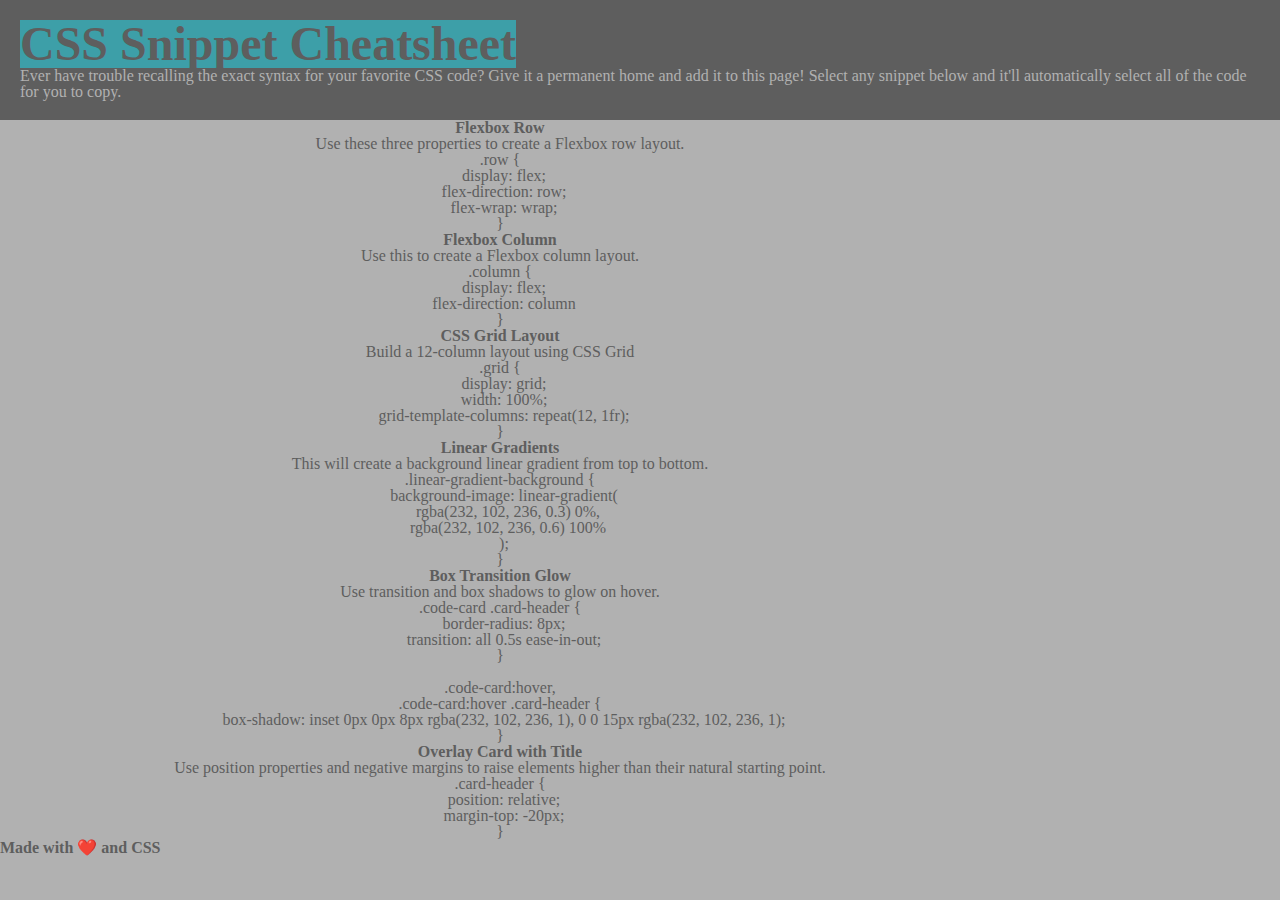
==== indexExample.html @ 4bb471c4 "more examples of pages" ====
<!DOCTYPE html>
<html lang="en">

<head>
  <meta charset="UTF-8">
  <meta name="viewport" content="width=device-width, initial-scale=1.0">
  <title>CSS Snippet Cheatsheet</title>
  <link rel="stylesheet" href="assets/css/reset.css" />
  <link rel="stylesheet" href="./assets/css/style.css" />
</head>

<body>


  <header>
    <h1 class="page-title">
      CSS Snippet Cheatsheet
    </h1>
    <p>
      Ever have trouble recalling the exact syntax for your favorite CSS code? Give it a permanent home and add it to
      this page! Select any snippet below and it'll automatically select all of the code for you to copy.
    </p>
  </header>

  <main>
    <section class="row justify-center">
      <div class="card-column">
        <figure class="card code-card">
          <h2 class="card-header">Flexbox Row</h2>
          <div class="card-body">
            <p>Use these three properties to create a Flexbox row layout.</p>
          </div>
          <!-- with the <pre> element, it counts all spaces literally, so proper code indentation cannot be applied in this case -->
          <pre class="code-block"><code>.row {
  display: flex;
  flex-direction: row;
  flex-wrap: wrap;
}</code></pre>
        </figure>
      </div>
      <div class="card-column">
        <figure class="card code-card">
          <h2 class="card-header">Flexbox Column</h2>
          <div class="card-body">
            <p>Use this to create a Flexbox column layout.</p>
          </div>
          <pre class="code-block"><code>.column {
  display: flex;
  flex-direction: column
}</code></pre>
        </figure>
      </div>

      <div class="card-column">
        <figure class="card code-card">
          <h2 class="card-header">CSS Grid Layout</h2>
          <div class="card-body">
            <p>Build a 12-column layout using CSS Grid</p>
          </div>
          <pre class="code-block"><code>.grid {
  display: grid;
  width: 100%;
  grid-template-columns: repeat(12, 1fr);
}</code></pre>
        </figure>
      </div>
      <div class="card-column">
        <figure class="card code-card">
          <h2 class="card-header">Linear Gradients</h2>
          <div class="card-body">
            <p>This will create a background linear gradient from top to bottom.</p>
          </div>
          <pre class="code-block"><code>.linear-gradient-background {
  background-image: linear-gradient(
    rgba(232, 102, 236, 0.3) 0%,
    rgba(232, 102, 236, 0.6) 100%
  );
}</code></pre>
        </figure>
      </div>
      <div class="card-column">
        <figure class="card code-card">
          <h2 class="card-header">Box Transition Glow</h2>
          <div class="card-body">
            <p>Use transition and box shadows to glow on hover.</p>
          </div>
          <pre class="code-block"><code>.code-card .card-header {
  border-radius: 8px;
  transition: all 0.5s ease-in-out;
}

.code-card:hover,
.code-card:hover .card-header {
  box-shadow: inset 0px 0px 8px rgba(232, 102, 236, 1), 0 0 15px rgba(232, 102, 236, 1);
}</code></pre>
        </figure>
      </div>

      <div class="card-column">
        <figure class="card code-card">
          <h2 class="card-header">Overlay Card with Title</h2>
          <div class="card-body">
            <p>Use position properties and negative margins to raise elements higher than their natural starting point.
            </p>
          </div>
          <pre class="code-block"><code>.card-header {
  position: relative;
  margin-top: -20px;
}</code></pre>
        </figure>
      </div>
    </section>
  </main>

  <footer>
    <h3>Made with <span role="img" aria-label="heart">❤️</span> and CSS</h3>
  </footer>

</body>

</html>
---- assets/css/style.css ----
:root {
    --turquoise: #3d9fa8;
    --mid-gray: #5e5e5e;
    --light-gray: #b1b1b1;
    --gold: #9fa83d;
    --black: #000000;
}
body {
    margin: 0;
    padding: 0;
    font-family: "Palatino, Palatino Linotype, Palatino LT STD, Book Antiqua, Georgia, serif";
    color: var(--mid-gray);
    background-color: var(--light-gray);
    line-height: 1;   
}
/*Header Section*/

h1,
h2 {
    margin: 0
}

p {
    margin: 0;
}

header{
    padding: 20px 20px;
    display: flex;
    flex-direction: row;
    justify-content: space-between;
    flex-wrap: wrap;
    align-items: center;
    color: var(--light-gray);
    background-color: var(--mid-gray);
}

/*Navigation Section*/

h1 {
    font-size: 3rem;
    color: var(--mid-gray);
    background-color: var(--turquoise);
    padding: 0 1px 0 1;
    margin: 0;
    line-height: 1;  
}

nav {
    display: flex;
    flex-direction: row;
    flex-wrap: wrap;
}
nav a {
    font-size: 2rem;
    flex-grow: 2.5rem;
    padding: 0px 15px;
    color: var(--light-gray);
    margin-right: 8px;

}
nav a:hover {
    background-size: 100% 100%;
    color: var(--turquoise);
    background-color: var(--light-gray)
}

/*Hero Image*/

.hero {
    background: var(--light-gray);
    background-image: url(../images/melissa-recent-image-2.jpg);
    height: 400px;
    width: 100%; 
    background-size: cover;
    background-position: center;
}

/*Main Section*/

main {
    width: 75%;
    display: inline-block;
    text-align: center;
    margin-left: 20px;
}

.page-section {
    font-size: 1.2rem;
    margin: 25px 0;
    padding: 40px 0;
    display: flex, block;
    flex-direction: row;
    flex-wrap: wrap;
    align-items: stretch;
    text-align: center;
  }

  .page-section h2 {
      text-align: center;
      padding-bottom: 9px;
      border-bottom: 4px solid var(--mid-gray);
      font-size: 1.5rem;
  }
  


.main-info p {
    padding-top: 20px;
    text-align: center;
    display: block;  
    height: 2px;
}

/*Aside Section*/

aside {
    margin-right: 20px;
    padding: 20px;
    clear: both;
    float: right;
    width: 20%;
    height: 100%;
    font-family: "Palatino, Palatino Linotype, Palatino LT STD, Book Antiqua, Georgia, serif";
    display: block;
}
aside h2 {
    text-align: center;
    font-size: 1.5rem;
    padding: 9px;
    border-bottom: 4px solid var(--mid-gray)
}

#contact-info { 
    font-size: 1.5rem;
    line-height: 1.5rem;
    margin-bottom: 20px;
    margin-top: 20px;
    padding-top: 20px;
    padding-bottom: 20px
}

#contact-info a:link {
    font-size: 1.5rem;
    line-height: 1.5rem;
    justify-content: space-between;
    color: var(--turquoise)
}

#contact-info a:hover {
    color: var(--light-gray);
    background-color: var(--turquoise)
}

.flex-container1 {
  background-image: url(../images/digital-marketing-meeting.png);
  border: 5px solid var(--mid-gray);
  background-color: var(--light-gray);
  color: var(--turquoise);
  min-height: 150px;
  max-height: 150px;
  width: 25%;
  flex-basis: calc(50% - 1em);
  display: flex;
  align-items: flex-end;
  padding: 20px 0 20px 0;
  margin: 0.5em;
  text-decoration: none;
  background-blend-mode: soft-light;
  background-size: 150%;
  transition: all 0.5s;
  font-size: 1.5rem;
}

.flex-container2 {
  background-image: url(../images/Website\ Screenshot.png);
  border: 5px solid var(--mid-gray);
  background-color: var(--light-gray);
  color: var(--turquoise);
  min-height: 150px;
  max-height: 150px;
  width: 25%;
  flex-basis: calc(50% - 1em);
  display: flex;
  align-items: flex-end;
  padding: 20px 0 20px 0;
  margin: 0.5em;
  text-decoration: none;
  background-blend-mode: soft-light;
  background-size: 150%;
  transition: all 0.5s;
  font-size: 1.5rem;
}

.flex-container3 {
  background-image: url(../images/Screenshot\ 2021-06-03\ 060402.png);
  border: 5px solid var(--mid-gray);
  background-color: var(--light-gray);
  color: var(--turquoise);
  min-height: 150px;
  max-height: 150px;
  width: 25%;
  flex-basis: calc(50% - 1em);
  display: flex;
  align-items: flex-end;
  padding: 20px 0 20px 0;
  margin: 0.5em;
  text-decoration: none;
  background-blend-mode: soft-light;
  background-size: 150%;
  transition: all 0.5s;
  font-size: 1.5rem;
}

.flex-container4 {
  background-image: url(../images/Screenshot\ 2021-06-15\ 174531.png);
  border: 5px solid var(--mid-gray);
  background-color: var(--light-gray);
  color: var(--turquoise);
  min-height: 150px;
  max-height: 150px;
  width: 25%;
  flex-basis: calc(50% - 1em);
  display: flex;
  align-items: flex-end;
  padding: 20px 0 20px 0;
  margin: 0.5em;
  text-decoration: none;
  background-blend-mode: soft-light;
  background-size: 150%;
  transition: all 0.5s;
  font-size: 1.5rem;
}

/*Media Queries*/

@media screen and (max-width: 980px) {
        header {
          padding: 0 0 10px 0;
          justify-content: center;
          text-align: center;
        }
      
        header h1 {
          width: 100%;
          padding: 5px;
          margin-bottom: 10px;
          font-size: 10vw;
        }
      
        header nav {
          justify-content: center;
        }
      
        .page-section, h2,
        .page-section, div {
          flex: 0 0 100%;
        }
      
        .page-section, h2 {
          border-right: none;
          border-bottom: 4px solid var(--primary);
          margin-bottom: 20px;
          padding-bottom: 10px;
          text-align: left;
          font-size: 7vw;
        }

        aside {
            flex-direction: column;
            text-align: center;
            justify-content: center;
        
        }
    }

@media screen and (max-width: 979px) {
        
        .flex-container {
            flex-basis: 50%;
            text-align: center;
            justify-content: center;
            
        }
      
        .page-section, p {
          margin: 5px;
          padding-bottom: 20px;
          padding-top: 20px;
          font-size: 5vw;
          text-align: center;
          flex-wrap: wrap;
          flex-shrink: initial;
        }   

        .page-section, h2,
        .page-section, div {
          flex: 0 0 100%;
        }
        
        .page-section h2 {
            margin-top: 20px;
            margin-bottom: 20px;
        }

        aside, .contact-info {
          flex-basis: 100%;
          flex-direction: column;
          align-items: center;
          text-align: left;
          justify-content: center;
          float:none;
          padding-right: 0 
        }
      
        .contact-info {
          min-height: 150px;
        }
      
        .hero {
          justify-content: center;
          text-align: center;
        }


      @media screen and (max-width: 978px) {
        
        .flex-container {
            flex-basis: 50%;
            text-align: center;
            justify-content: center;
        }
      
        .page-section, p {
          margin: 5px;
          padding-bottom: 20px;
          padding-top: 20px;
          font-size : 3vw;
          text-align: center;
          flex-wrap: wrap;
          flex-shrink: initial;
        }
        
        .page-section, h2,
        .page-section, div {
          flex: 0 0 100%;
        }
        
        .page-section h2 {
            margin-top: 10px;
            margin-bottom: 10px;
        }

        aside, .contact-info {
          flex-basis: 100%;
          flex-direction: column;
          align-items: center;
          float: left;
          text-align: center;
          
          padding-right: 0 
        }
      
        .contact-info {
          min-height: 150px;
        }
      
        .hero {
          justify-content: center;
          text-align: center;
        }
      }
    }
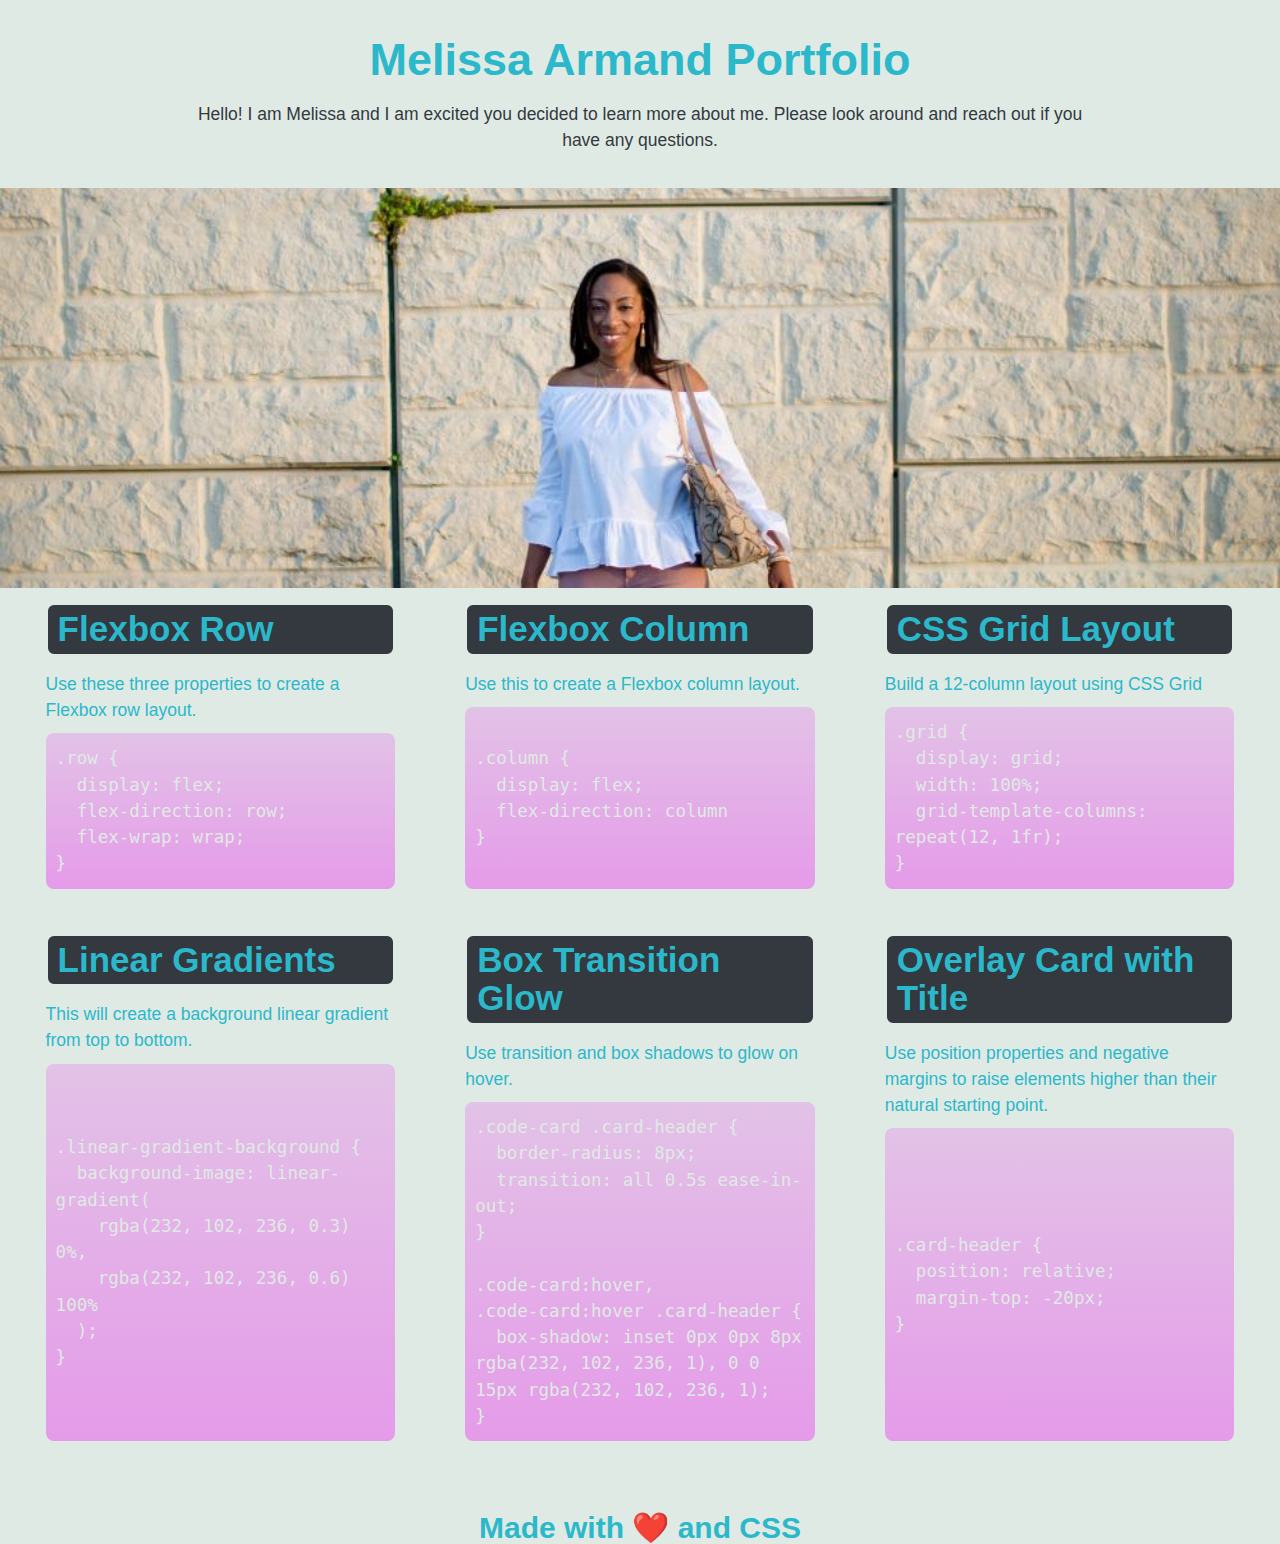
==== commit 1bf1ab3d: "Updated example style sheets" ====
--- a/indexExample.html
+++ b/indexExample.html
@@ -4,9 +4,9 @@
 <head>
   <meta charset="UTF-8">
   <meta name="viewport" content="width=device-width, initial-scale=1.0">
-  <title>CSS Snippet Cheatsheet</title>
+  <title>Melissa Armand Portfolio</title>
   <link rel="stylesheet" href="assets/css/reset.css" />
-  <link rel="stylesheet" href="./assets/css/style.css" />
+  <link rel="stylesheet" href="assets/css/styleExample1.css" />
 </head>
 
 <body>
@@ -14,14 +14,18 @@
 
   <header>
     <h1 class="page-title">
-      CSS Snippet Cheatsheet
+      Melissa Armand Portfolio
     </h1>
     <p>
-      Ever have trouble recalling the exact syntax for your favorite CSS code? Give it a permanent home and add it to
-      this page! Select any snippet below and it'll automatically select all of the code for you to copy.
+        Hello! I am Melissa and I am excited you decided to learn more about me. Please look around and reach out if you have any questions.
+
     </p>
   </header>
-
+  
+<div class= "hero"> 
+        
+    </div>
+    
   <main>
     <section class="row justify-center">
       <div class="card-column">
--- a/assets/css/styleExample1.css
+++ b/assets/css/styleExample1.css
@@ -0,0 +1,219 @@
+/* color scheme sourced from http://khroma.co/generator/ */
+:root {
+    --outer-space: #33393f;
+    --bright-turquoise: #2aefcb;
+    --gin: #e0eae4;
+    --heliotrope: #2ab8ca;
+  }
+  
+  /* set content highlight color and background */
+  ::selection {
+    background-color: var(--bright-turquoise);
+    color: var(--outer-space);
+  }
+  
+  html {
+    /* set 1rem to 10px instead of native 16px to make it easier to calculate font-size values for the rest of the page (e.g. 1.6rem is 16px, 2.0rem is 20px, etc.) */
+    font-size: 62.5%;
+  }
+  
+  body {
+    /* Sans Serif font stack is implemented to help select the best font for each type of computer operating system */
+    font-family: -apple-system, BlinkMacSystemFont, 'Segoe UI', Roboto, Helvetica,
+      Arial, sans-serif, 'Apple Color Emoji', 'Segoe UI Emoji', 'Segoe UI Symbol';
+  
+    /* set body font size to 1.75rem, which is 1.75x more than the font-size of 10px, making it 17.5px  */
+    font-size: 1.75rem;
+    line-height: 1.5;
+    color: var(--outer-space);
+    background-color: var(--gin);
+  }
+  
+  h1,
+  h2,
+  h3,
+  h4,
+  h5,
+  h6 {
+    margin-bottom: 0.625rem;
+    color: var(--heliotrope);
+    font-weight: 700;
+    line-height: 1.1;
+  }
+  
+  h1 {
+    /* 4rem = 40px (4 * 10px) */
+    font-size: 4rem;
+  }
+  
+  h2 {
+    font-size: 3.5rem;
+  }
+  
+  h3 {
+    font-size: 3rem;
+  }
+  
+  h4 {
+    font-size: 2.5rem;
+  }
+  
+  h5 {
+    font-size: 2rem;
+  }
+  
+  h6 {
+    font-size: 1.5rem;
+  }
+  
+  p {
+    margin-bottom: 1rem;
+  }
+  
+  code {
+    /* Monospace font stack is used for our code blocks to make it look more like code */
+    font-family: Consolas, 'Andale Mono WT', 'Andale Mono', 'Lucida Console',
+      'Lucida Sans Typewriter', 'DejaVu Sans Mono', 'Bitstream Vera Sans Mono',
+      'Liberation Mono', 'Nimbus Mono L', Monaco, 'Courier New', Courier,
+      monospace;
+  }
+  
+  header {
+    width: 96%;
+    margin: 0 auto;
+    padding: 2.5rem;
+    text-align: center;
+  }
+  
+  header h1.page-title {
+    padding: 1rem 1.2rem;
+    font-size: 4.5rem;
+  }
+  
+  main {
+    width: 96%;
+    margin: 2rem auto;
+  }
+  
+  footer {
+    margin: 1.5rem;
+    text-align: center;
+  }
+ 
+  .hero {
+    background: var(--light-gray);
+    background-image: url(../images/melissa-recent-image-2.jpg);
+    height: 400px;
+    width: 100%; 
+    background-size: cover;
+    background-position: center;
+}
+  
+  /* create our main grid with flexbox, use negative margins to offset the padding on the .card-column class */
+  .row {
+    display: flex;
+    flex-wrap: wrap;
+    flex-direction: row;
+    margin-left: -1.5rem;
+    margin-right: -1.5rem;
+  }
+  
+  .justify-center {
+    justify-content: center;
+  }
+  
+  /* using a mobile-first approach, set base column width to be 100% and we'll update it using media queries for larger screen sizes */
+  .card-column {
+    flex: 1 0 100%;
+    padding: 1.5rem;
+    /* when the screen resizes, make it so our columns don't jump in size */
+    transition: flex-basis 500ms linear;
+    margin-bottom: 1.5rem;
+  }
+  
+  /* make each code card a flexbox column to align and justify content within it */
+  .code-card {
+    display: flex;
+    flex-direction: column;
+    justify-content: flex-start;
+    min-height: 100%;
+    padding: 2rem;
+    color: var(--heliotrope);
+  
+    /* outline is like border, but on the outside of the box instead of inside */
+    outline: 2px dashed var(--gin);
+    outline-offset: -2px;
+    transition: all 0.5s ease-in-out;
+  }
+  
+  .code-card .card-header {
+    /* use position and negative margins to move title of card over the card's outline and create an overlap effect */
+    position: relative;
+    margin: -4rem 0 1.5rem 0;
+    padding: 0.5rem 1rem;
+    background-color: var(--outer-space);
+    color: var(--heliotrope);
+    border: 2px solid var(--gin);
+    border-radius: 8px;
+    transition: all 0.5s ease-in-out;
+  }
+  
+  /* set an outer and inner drop shadow on the card to create a glowing effect on hover */
+  .code-card:hover,
+  .code-card:hover .card-header {
+    box-shadow: inset 0px 0px 8px var(--heliotrope), 0 0 15px var(--heliotrope);
+  }
+  
+  /* each card's code block grows to the height of the largest code block on the page, making each card even in height */
+  .code-card .code-block {
+    flex-grow: 1;
+  }
+  
+  .code-card pre {
+    /* set styles to make it so code wraps in <pre> instead of overflowing */
+    white-space: pre-wrap;
+    overflow: auto;
+    tab-size: 4;
+    padding: 1.2rem 1rem;
+    color: var(--gin);
+    border-radius: 8px;
+    /* use linear-gradient() function to create a fading background  */
+    background-image: linear-gradient(
+      rgba(232, 102, 236, 0.3) 0%,
+      rgba(232, 102, 236, 0.6) 100%
+    );
+    display: flex;
+    align-items: center;
+  }
+  
+  /* on <pre> click, select all contents so the code is highlighted */
+  .code-card pre:active {
+    user-select: all;
+  }
+  
+  /* using a mobile-first approach, use `min-width` values going from narrow -> wide for a responsive design */
+  @media screen and (min-width: 768px) {
+    /* on tablets, set columns to only be 50% of the width and not grow */
+    .card-column {
+      flex: 0 0 50%;
+      max-width: 50%;
+    }
+  
+    /* select the last child to grow to full width if it has space to grow */
+    .card-column:last-child {
+      flex-grow: 1;
+    }
+  }
+  
+  /* media query for larger screens */
+  @media screen and (min-width: 992px) {
+    header {
+      width: 75%;
+    }
+  
+    .card-column {
+      flex: 0 0 33.333%;
+      max-width: 33.333%;
+    }
+  }
+  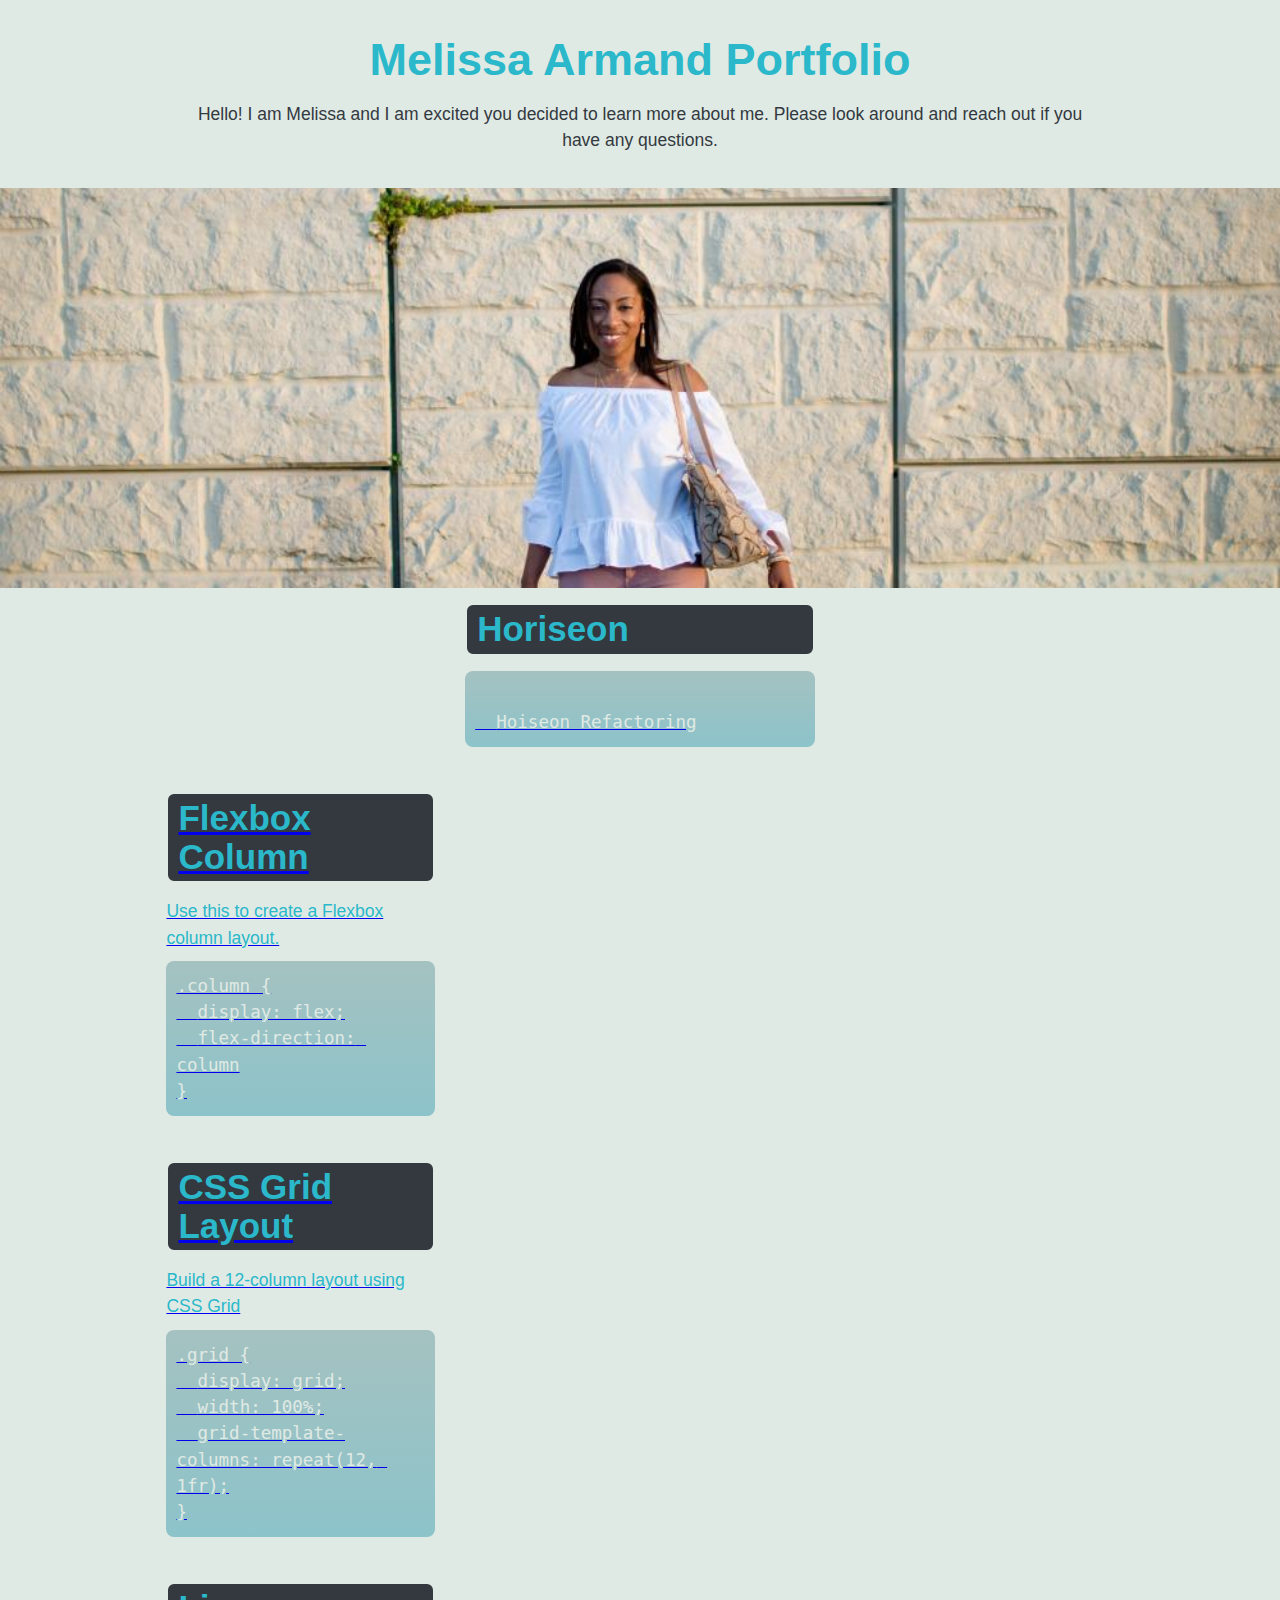
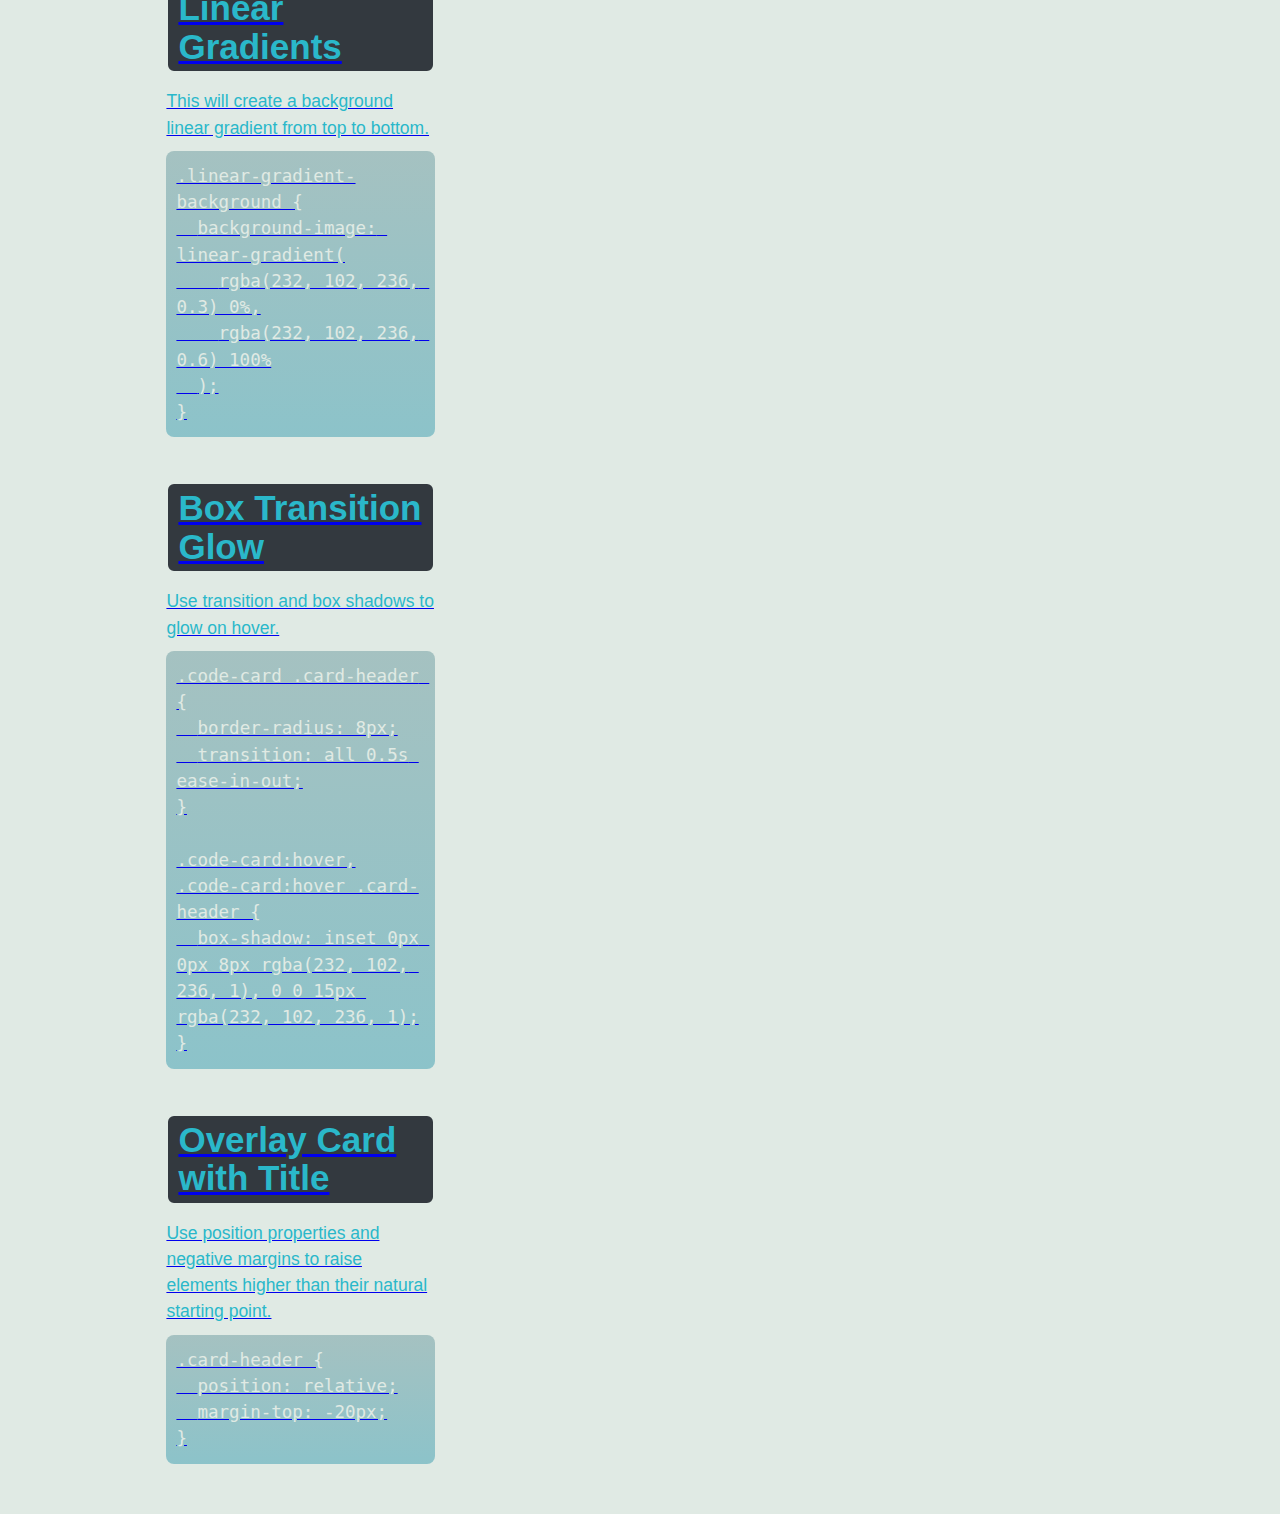
==== commit 42c2aeb9: "updated main page" ====
--- a/indexExample.html
+++ b/indexExample.html
@@ -25,22 +25,23 @@
 <div class= "hero"> 
         
     </div>
-    
+
   <main>
     <section class="row justify-center">
       <div class="card-column">
         <figure class="card code-card">
-          <h2 class="card-header">Flexbox Row</h2>
+          <h2 class="card-header">Horiseon</h2>
+          
           <div class="card-body">
-            <p>Use these three properties to create a Flexbox row layout.</p>
+              <div class= "card-body1">
+            <a href="https://melissarmand.github.io/week-1-hw/" class="example">
           </div>
           <!-- with the <pre> element, it counts all spaces literally, so proper code indentation cannot be applied in this case -->
-          <pre class="code-block"><code>.row {
-  display: flex;
-  flex-direction: row;
-  flex-wrap: wrap;
-}</code></pre>
+          <pre class="code-block"><code>
+  Hoiseon Refactoring
+</code></pre>
         </figure>
+    </div>
       </div>
       <div class="card-column">
         <figure class="card code-card">
@@ -117,7 +118,7 @@
   </main>
 
   <footer>
-    <h3>Made with <span role="img" aria-label="heart">❤️</span> and CSS</h3>
+  <!--<h3>Made with <span role="img" aria-label="heart">❤️</span> and CSS</h3>-->  
   </footer>
 
 </body>
--- a/assets/css/styleExample1.css
+++ b/assets/css/styleExample1.css
@@ -139,12 +139,15 @@
     min-height: 100%;
     padding: 2rem;
     color: var(--heliotrope);
+   
   
     /* outline is like border, but on the outside of the box instead of inside */
     outline: 2px dashed var(--gin);
     outline-offset: -2px;
     transition: all 0.5s ease-in-out;
   }
+
+ 
   
   .code-card .card-header {
     /* use position and negative margins to move title of card over the card's outline and create an overlap effect */
@@ -179,8 +182,8 @@
     border-radius: 8px;
     /* use linear-gradient() function to create a fading background  */
     background-image: linear-gradient(
-      rgba(232, 102, 236, 0.3) 0%,
-      rgba(232, 102, 236, 0.6) 100%
+      rgba(28, 100, 112, 0.3) 0%,
+      rgba(84, 169, 184, 0.6) 100%
     );
     display: flex;
     align-items: center;
@@ -189,6 +192,10 @@
   /* on <pre> click, select all contents so the code is highlighted */
   .code-card pre:active {
     user-select: all;
+  }
+
+  .code-card1 {
+    background-image: url(../images/digital-marketing-meeting.png);
   }
   
   /* using a mobile-first approach, use `min-width` values going from narrow -> wide for a responsive design */
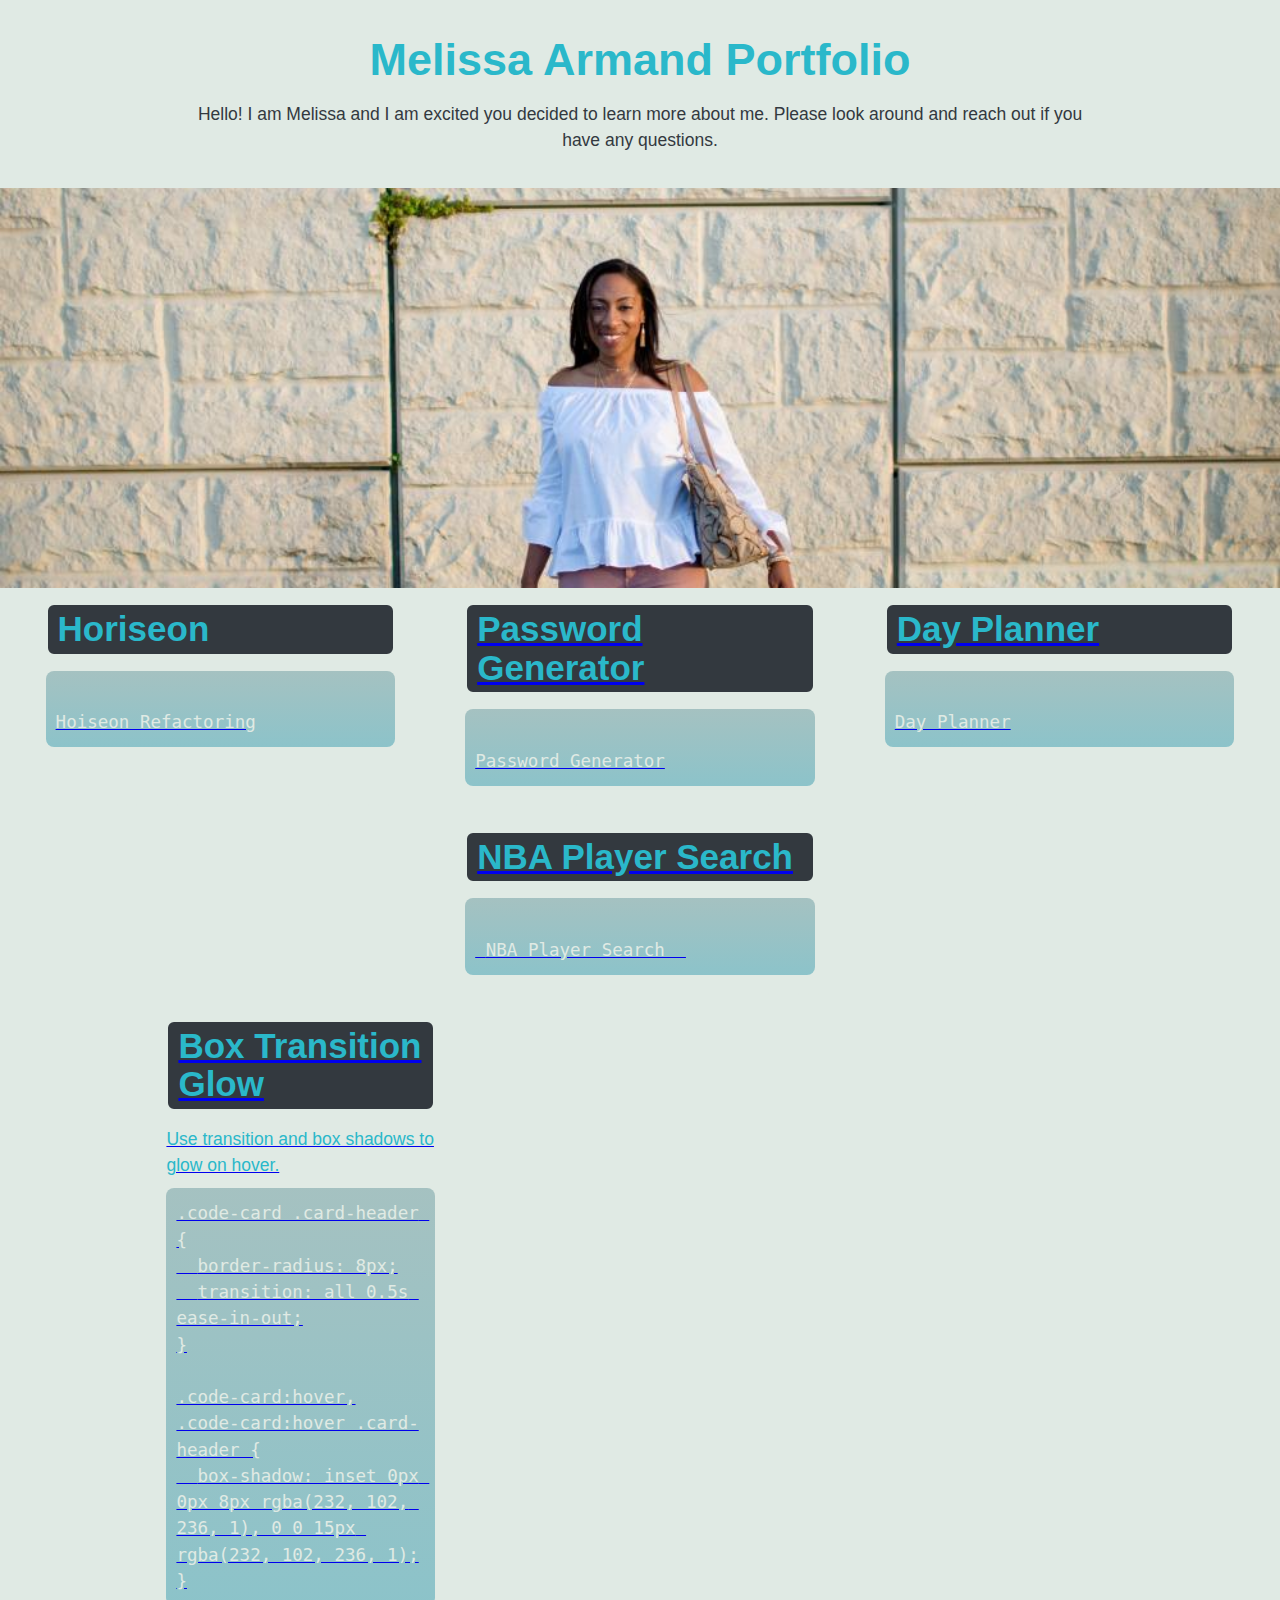
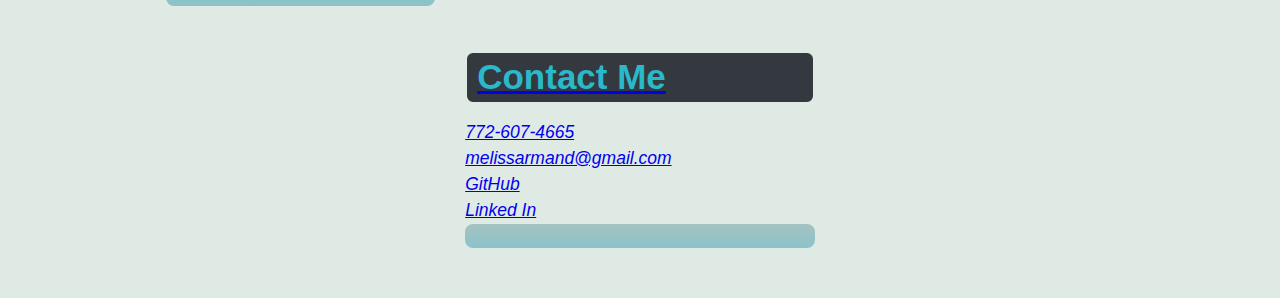
==== commit 154c7ccb: "updated all the links on the repositories" ====
--- a/indexExample.html
+++ b/indexExample.html
@@ -38,49 +38,44 @@
           </div>
           <!-- with the <pre> element, it counts all spaces literally, so proper code indentation cannot be applied in this case -->
           <pre class="code-block"><code>
-  Hoiseon Refactoring
+Hoiseon Refactoring
 </code></pre>
         </figure>
     </div>
       </div>
       <div class="card-column">
         <figure class="card code-card">
-          <h2 class="card-header">Flexbox Column</h2>
+          <h2 class="card-header"> Password Generator</h2>
           <div class="card-body">
-            <p>Use this to create a Flexbox column layout.</p>
+            <a href="https://melissarmand.github.io/passwordgenerator/" class="example">
           </div>
-          <pre class="code-block"><code>.column {
-  display: flex;
-  flex-direction: column
-}</code></pre>
+          <pre class="code-block"><code>
+Password Generator
+</code></pre>
         </figure>
       </div>
 
       <div class="card-column">
         <figure class="card code-card">
-          <h2 class="card-header">CSS Grid Layout</h2>
+          <h2 class="card-header"> Day Planner </h2>
           <div class="card-body">
-            <p>Build a 12-column layout using CSS Grid</p>
+            <a href="https://melissarmand.github.io/dayplanner/" class="example">
           </div>
-          <pre class="code-block"><code>.grid {
-  display: grid;
-  width: 100%;
-  grid-template-columns: repeat(12, 1fr);
-}</code></pre>
+          <pre class="code-block"><code>
+Day Planner
+</code></pre>
         </figure>
       </div>
       <div class="card-column">
         <figure class="card code-card">
-          <h2 class="card-header">Linear Gradients</h2>
+          <h2 class="card-header"> NBA Player Search </h2>
           <div class="card-body">
-            <p>This will create a background linear gradient from top to bottom.</p>
+            <a href="https://jason-m-bailey.github.io/nbaplayersearch/" class="example">
           </div>
-          <pre class="code-block"><code>.linear-gradient-background {
-  background-image: linear-gradient(
-    rgba(232, 102, 236, 0.3) 0%,
-    rgba(232, 102, 236, 0.6) 100%
-  );
-}</code></pre>
+          <pre class="code-block">
+              <code>
+ NBA Player Search  </code>
+                    </pre>
         </figure>
       </div>
       <div class="card-column">
@@ -103,15 +98,16 @@
 
       <div class="card-column">
         <figure class="card code-card">
-          <h2 class="card-header">Overlay Card with Title</h2>
+          <h2 class="card-header"> Contact Me </h2>
           <div class="card-body">
-            <p>Use position properties and negative margins to raise elements higher than their natural starting point.
-            </p>
+            <address id= "contact-info">
+                <a href="tel:+17726074665"> 772-607-4665</a>
+                <br> <a href="mailto:melissarmand@gmail.com">melissarmand@gmail.com</a>
+                <br> <a href="https://github.com/melissarmand">GitHub</a> 
+                <br> <a href="https://www.linkedin.com/in/melissa-armand-4477858b/">Linked In</a>
+            </address>
           </div>
-          <pre class="code-block"><code>.card-header {
-  position: relative;
-  margin-top: -20px;
-}</code></pre>
+          <pre class="code-block"><code></code></pre>
         </figure>
       </div>
     </section>
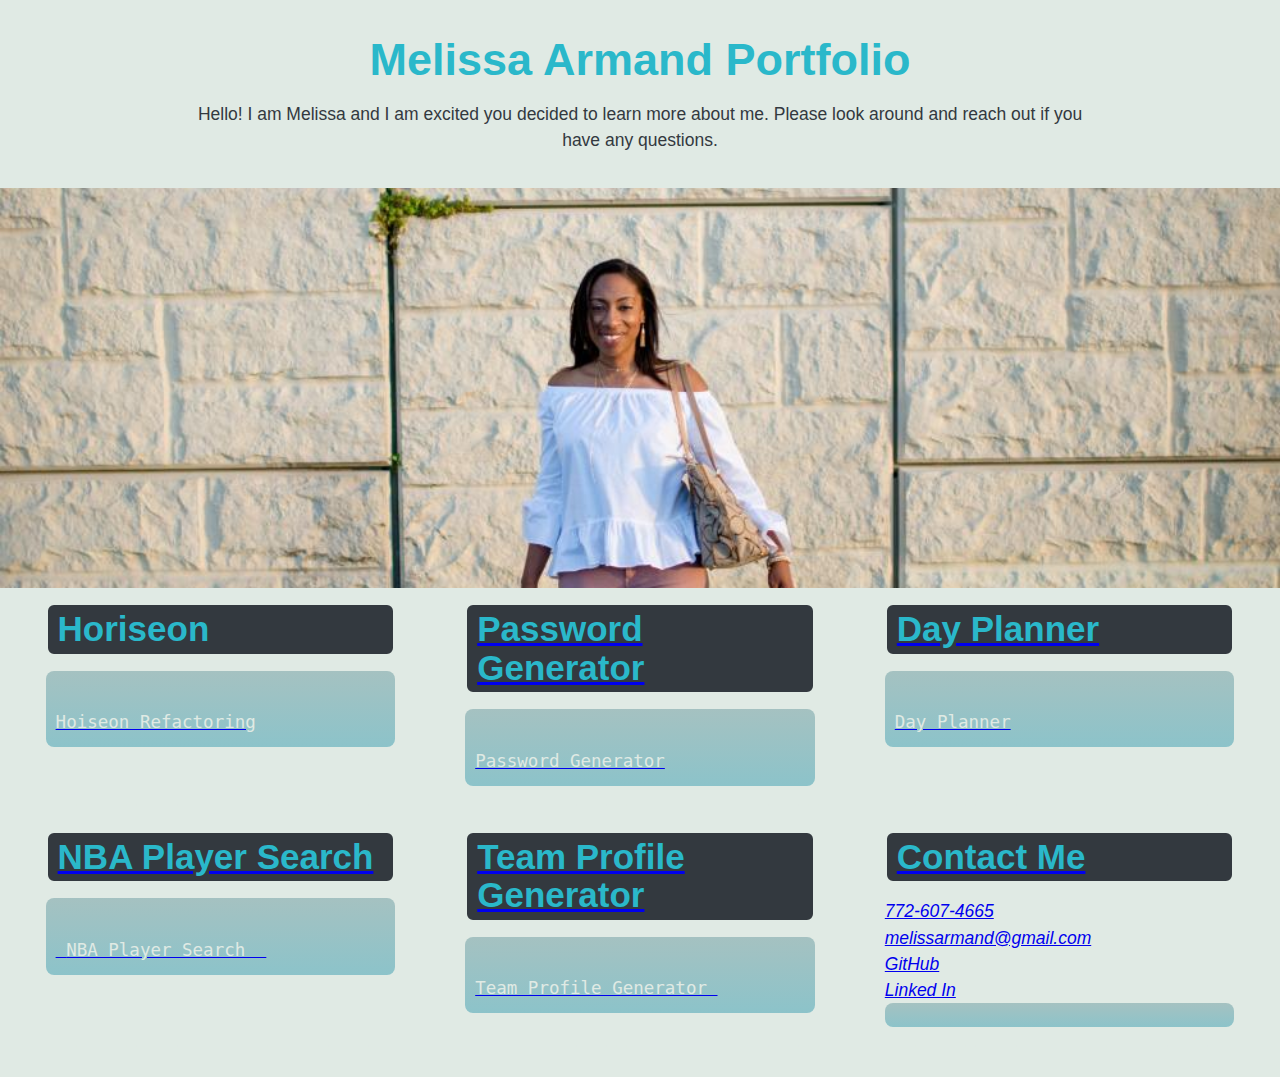
==== commit 48545a9e: "added team profile generator link" ====
--- a/indexExample.html
+++ b/indexExample.html
@@ -80,19 +80,13 @@
       </div>
       <div class="card-column">
         <figure class="card code-card">
-          <h2 class="card-header">Box Transition Glow</h2>
+          <h2 class="card-header"> Team Profile Generator </h2>
           <div class="card-body">
-            <p>Use transition and box shadows to glow on hover.</p>
+            <a href="https://github.com/melissarmand/teamprofilegenerator">
           </div>
-          <pre class="code-block"><code>.code-card .card-header {
-  border-radius: 8px;
-  transition: all 0.5s ease-in-out;
-}
-
-.code-card:hover,
-.code-card:hover .card-header {
-  box-shadow: inset 0px 0px 8px rgba(232, 102, 236, 1), 0 0 15px rgba(232, 102, 236, 1);
-}</code></pre>
+          <pre class="code-block"><code>
+Team Profile Generator 
+</code></pre>
         </figure>
       </div>
 
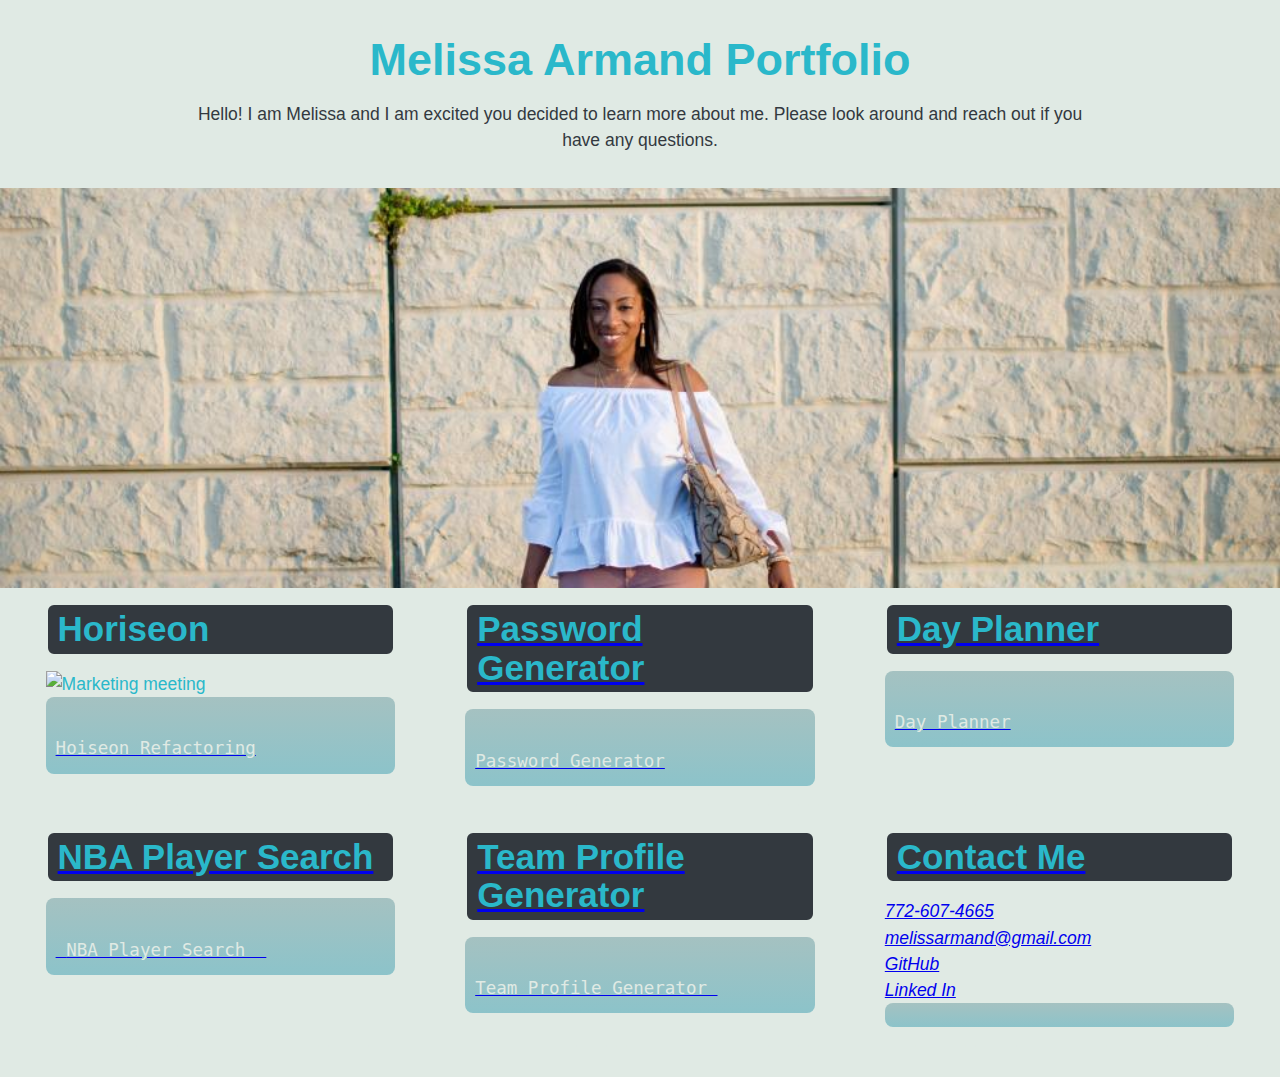
==== commit c89ebe11: "added image to horiseon card" ====
--- a/indexExample.html
+++ b/indexExample.html
@@ -29,11 +29,12 @@
   <main>
     <section class="row justify-center">
       <div class="card-column">
+         
         <figure class="card code-card">
           <h2 class="card-header">Horiseon</h2>
           
           <div class="card-body">
-              <div class= "card-body1">
+            <img src="assets/images/digital-marketing-meeting.png" alt= "Marketing meeting" class= "image" width= "100%">
             <a href="https://melissarmand.github.io/week-1-hw/" class="example">
           </div>
           <!-- with the <pre> element, it counts all spaces literally, so proper code indentation cannot be applied in this case -->
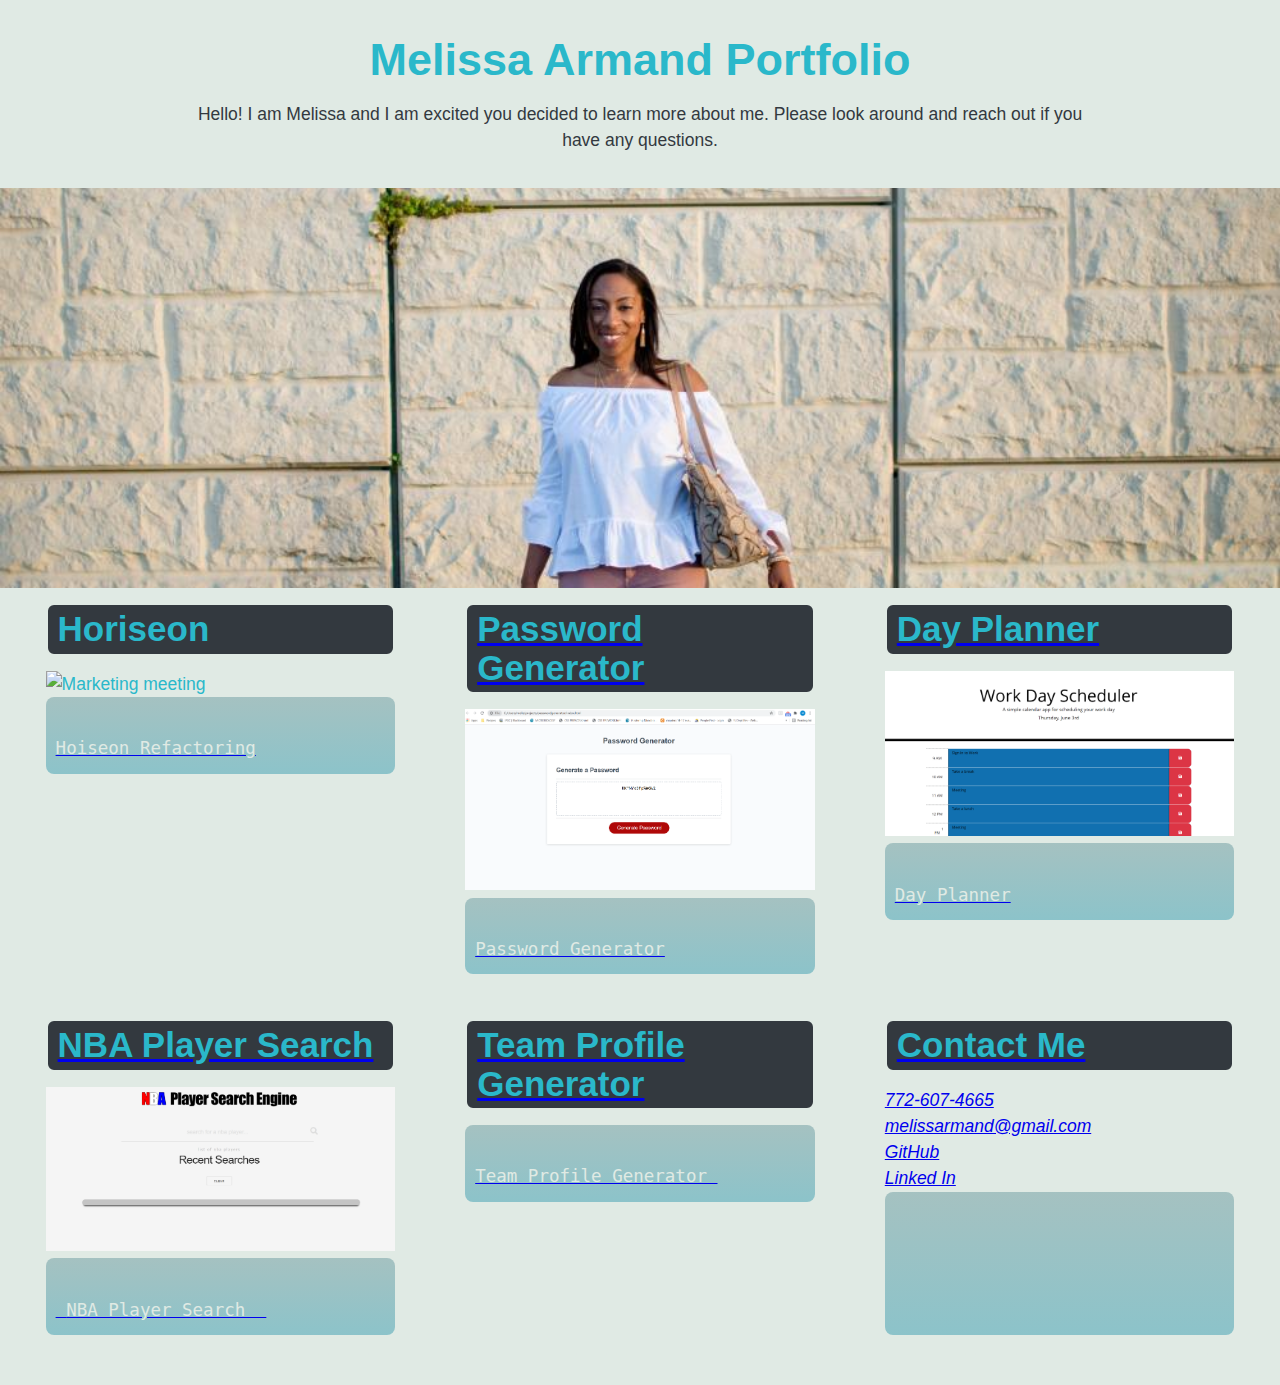
==== commit 364d5316: "added first 4 images to website" ====
--- a/indexExample.html
+++ b/indexExample.html
@@ -32,9 +32,8 @@
          
         <figure class="card code-card">
           <h2 class="card-header">Horiseon</h2>
-          
           <div class="card-body">
-            <img src="assets/images/digital-marketing-meeting.png" alt= "Marketing meeting" class= "image" width= "100%">
+            <img src="assets/images/digital-marketing-meeting.png" alt= "Marketing meeting" class= "image" height= "100%" width= "100%">
             <a href="https://melissarmand.github.io/week-1-hw/" class="example">
           </div>
           <!-- with the <pre> element, it counts all spaces literally, so proper code indentation cannot be applied in this case -->
@@ -48,6 +47,7 @@
         <figure class="card code-card">
           <h2 class="card-header"> Password Generator</h2>
           <div class="card-body">
+            <img src="assets/images/Website Screenshot.png" alt="screenshot of the website" class="image" height= "100%" width="100%">
             <a href="https://melissarmand.github.io/passwordgenerator/" class="example">
           </div>
           <pre class="code-block"><code>
@@ -60,6 +60,7 @@
         <figure class="card code-card">
           <h2 class="card-header"> Day Planner </h2>
           <div class="card-body">
+            <img src="assets/images/Screenshot 2021-06-03 060402.png" alt= "screenshot of website" class="image" height= "100%" width="100%">
             <a href="https://melissarmand.github.io/dayplanner/" class="example">
           </div>
           <pre class="code-block"><code>
@@ -71,6 +72,7 @@
         <figure class="card code-card">
           <h2 class="card-header"> NBA Player Search </h2>
           <div class="card-body">
+            <img src= "assets/images/Screenshot 2021-06-15 174531.png" alt= "screen shot of website" class= "image" height= "100%" width="100%">
             <a href="https://jason-m-bailey.github.io/nbaplayersearch/" class="example">
           </div>
           <pre class="code-block">
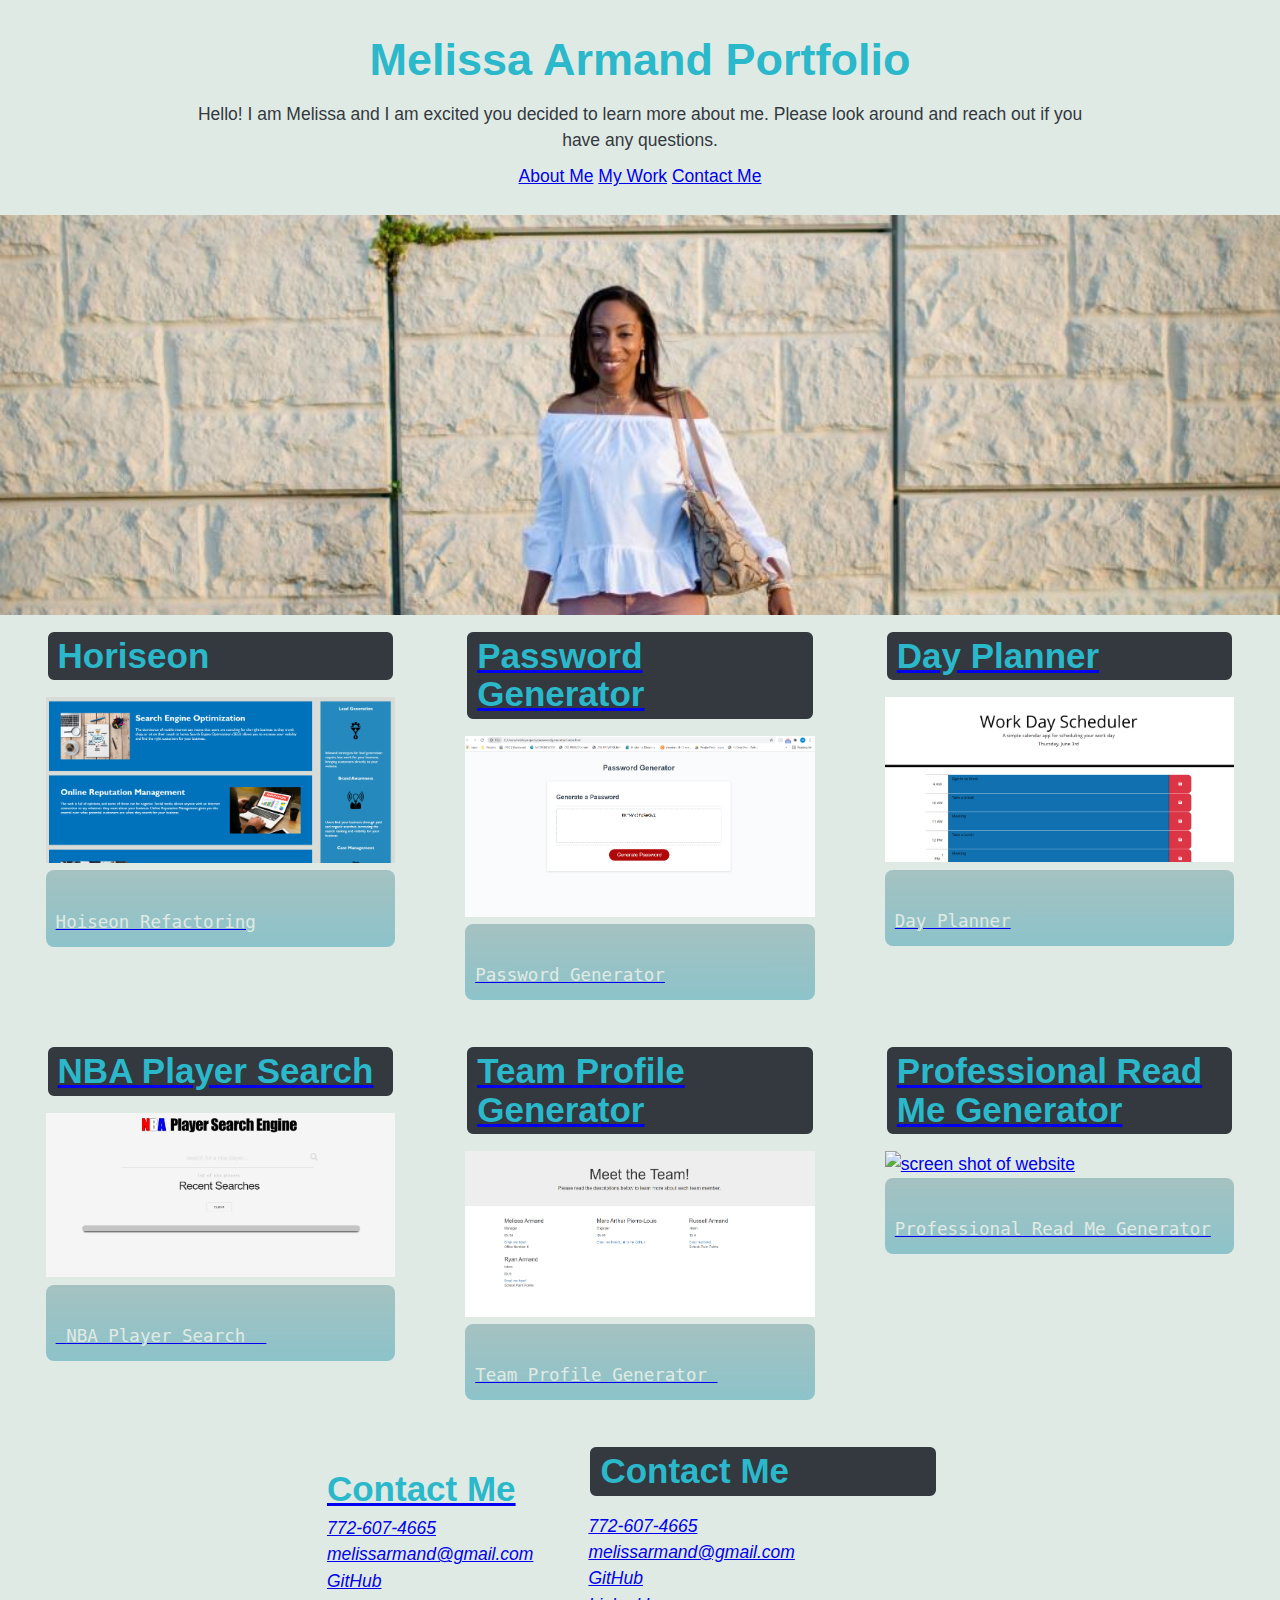
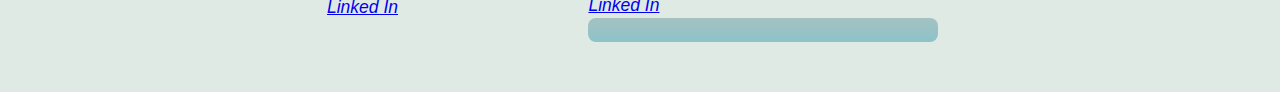
==== commit d5620198: "added more links to the homepage, added unstyled nav bar, added links" ====
--- a/indexExample.html
+++ b/indexExample.html
@@ -18,8 +18,13 @@
     </h1>
     <p>
         Hello! I am Melissa and I am excited you decided to learn more about me. Please look around and reach out if you have any questions.
+    </p>
 
-    </p>
+    <nav>
+        <a href= "#about">About Me</a>
+        <a href= "#work">My Work</a>
+        <a href= "#contact">Contact Me</a>
+    </nav>
   </header>
   
 <div class= "hero"> 
@@ -27,14 +32,13 @@
     </div>
 
   <main>
-    <section class="row justify-center">
+    <section class="row justify-center" id= "work">
       <div class="card-column">
-         
         <figure class="card code-card">
           <h2 class="card-header">Horiseon</h2>
           <div class="card-body">
-            <img src="assets/images/digital-marketing-meeting.png" alt= "Marketing meeting" class= "image" height= "100%" width= "100%">
             <a href="https://melissarmand.github.io/week-1-hw/" class="example">
+             <img src="assets/images/Horiseons website Screenshot.png" alt= "Marketing meeting" class= "image" height= "100%" width= "100%">
           </div>
           <!-- with the <pre> element, it counts all spaces literally, so proper code indentation cannot be applied in this case -->
           <pre class="code-block"><code>
@@ -43,12 +47,13 @@
         </figure>
     </div>
       </div>
+
       <div class="card-column">
         <figure class="card code-card">
           <h2 class="card-header"> Password Generator</h2>
           <div class="card-body">
-            <img src="assets/images/Website Screenshot.png" alt="screenshot of the website" class="image" height= "100%" width="100%">
             <a href="https://melissarmand.github.io/passwordgenerator/" class="example">
+                <img src="assets/images/Password Generator Screenshot.png" alt="screenshot of the website" class="image" height= "100%" width="100%">
           </div>
           <pre class="code-block"><code>
 Password Generator
@@ -60,20 +65,21 @@
         <figure class="card code-card">
           <h2 class="card-header"> Day Planner </h2>
           <div class="card-body">
-            <img src="assets/images/Screenshot 2021-06-03 060402.png" alt= "screenshot of website" class="image" height= "100%" width="100%">
             <a href="https://melissarmand.github.io/dayplanner/" class="example">
+                <img src="assets/images/Day Planner Screenshot.png" alt= "screenshot of website" class="image" height= "100%" width="100%">
           </div>
           <pre class="code-block"><code>
 Day Planner
 </code></pre>
         </figure>
       </div>
+
       <div class="card-column">
         <figure class="card code-card">
           <h2 class="card-header"> NBA Player Search </h2>
           <div class="card-body">
-            <img src= "assets/images/Screenshot 2021-06-15 174531.png" alt= "screen shot of website" class= "image" height= "100%" width="100%">
             <a href="https://jason-m-bailey.github.io/nbaplayersearch/" class="example">
+                <img src= "assets/images/NBA Search Engine Screenshot.png" alt= "screen shot of website" class= "image" height= "100%" width="100%">
           </div>
           <pre class="code-block">
               <code>
@@ -81,11 +87,13 @@
                     </pre>
         </figure>
       </div>
+
       <div class="card-column">
         <figure class="card code-card">
           <h2 class="card-header"> Team Profile Generator </h2>
           <div class="card-body">
             <a href="https://github.com/melissarmand/teamprofilegenerator">
+                <img src="assets/images/Capture.PNG" alt= "screen shot of website" class= "image" height= "100%" width= "100%">
           </div>
           <pre class="code-block"><code>
 Team Profile Generator 
@@ -95,6 +103,33 @@
 
       <div class="card-column">
         <figure class="card code-card">
+          <h2 class="card-header"> Professional Read Me Generator </h2>
+          <div class="card-body">
+            <a href="https://github.com/melissarmand/professionalreadmegeneratorr">
+                <img src="assets/images/readme generator GIF.gif" alt= "screen shot of website" class= "image" height= "100%" width= "100%">
+          </div>
+          <pre class="code-block"><code>
+Professional Read Me Generator
+</code></pre>
+        </figure>
+      </div>
+
+      <aside>
+        <section class="aside-section" >
+            <h2>Contact Me</h2>
+            <div>
+                <address id= "contact-info">
+                    <a href="tel:+17726074665"> 772-607-4665</a>
+                    <br> <a href="mailto:melissarmand@gmail.com">melissarmand@gmail.com</a>
+                    <br> <a href="https://github.com/melissarmand">GitHub</a> 
+                    <br> <a href="https://www.linkedin.com/in/melissa-armand-4477858b/">Linked In</a>
+                </address>
+            </div>
+        </section>
+    </aside>
+
+      <div class="card-column">
+        <figure class="card code-card" id= "contact">
           <h2 class="card-header"> Contact Me </h2>
           <div class="card-body">
             <address id= "contact-info">
--- a/assets/css/styleExample1.css
+++ b/assets/css/styleExample1.css
@@ -145,6 +145,16 @@
     outline: 2px dashed var(--gin);
     outline-offset: -2px;
     transition: all 0.5s ease-in-out;
+  }
+
+  .aside-section {
+    display: flex;
+    flex-direction: column;
+    justify-content: flex-start;
+    min-height: 100%;
+    padding: 2rem;
+    color: var(--heliotrope);
+    outline: 2px dashed var(--gin);
   }
 
  
@@ -194,10 +204,7 @@
     user-select: all;
   }
 
-  .code-card1 {
-    background-image: url(../images/digital-marketing-meeting.png);
-  }
-  
+ 
   /* using a mobile-first approach, use `min-width` values going from narrow -> wide for a responsive design */
   @media screen and (min-width: 768px) {
     /* on tablets, set columns to only be 50% of the width and not grow */
